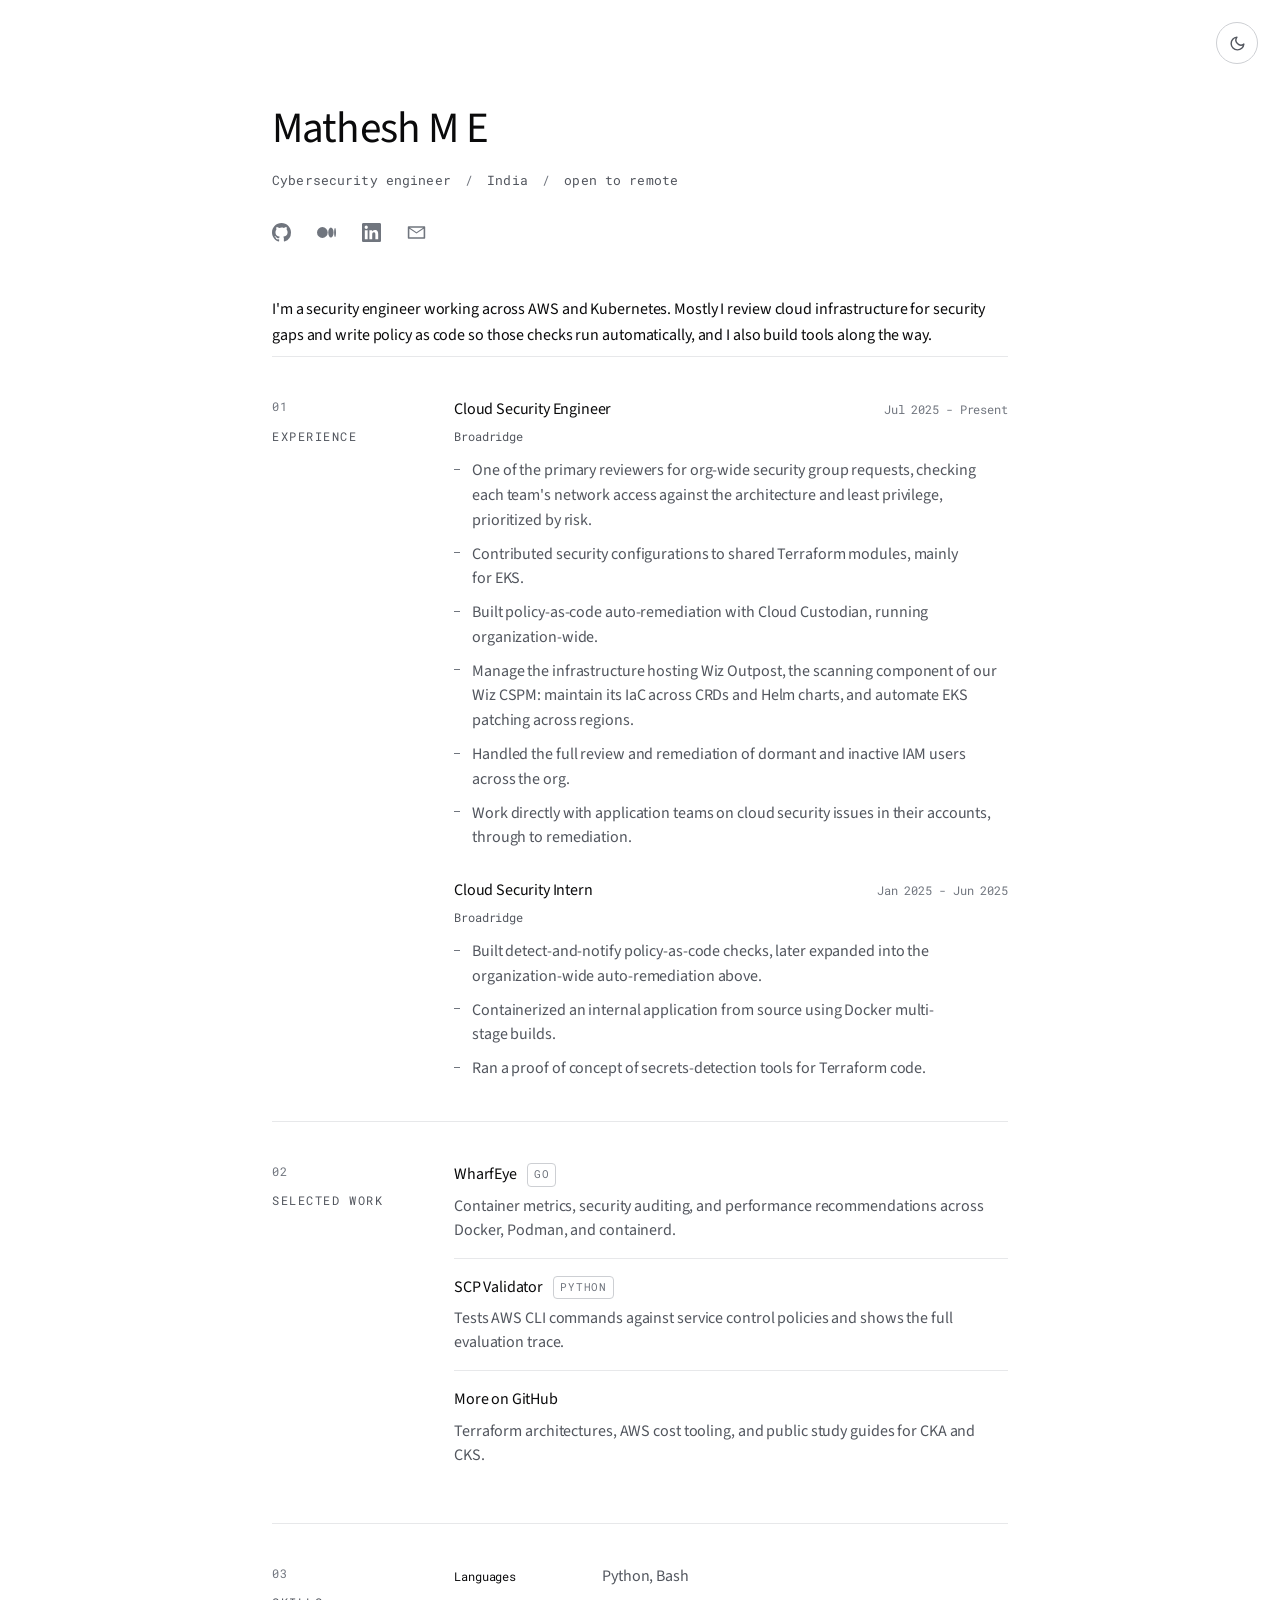
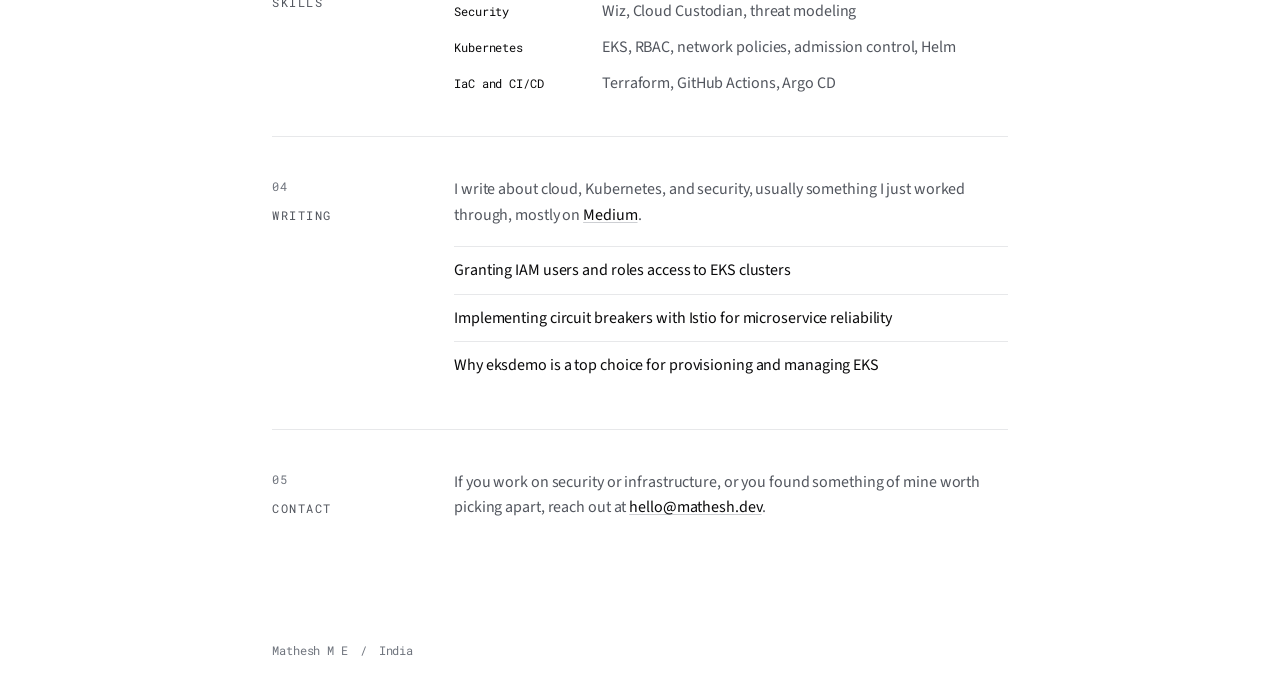
==== index.html @ f7a2bbac "Initial site" ====
<!doctype html>
<html lang="en">
<head>
  <meta charset="utf-8" />
  <meta name="viewport" content="width=device-width, initial-scale=1" />
  <title>Mathesh M E - Cybersecurity Engineer</title>
  <meta name="description" content="Cybersecurity engineer in India, working extensively on Kubernetes and cloud infrastructure." />
  <link rel="icon" href="data:image/svg+xml,<svg xmlns='http://www.w3.org/2000/svg' viewBox='0 0 100 100'><rect width='100' height='100' rx='20' fill='%230a0a0b'/><text x='50' y='72' font-size='64' font-family='monospace' font-weight='700' fill='white' text-anchor='middle'>M</text></svg>" />

  <meta property="og:type" content="website" />
  <meta property="og:title" content="Mathesh M E - Cybersecurity Engineer" />
  <meta property="og:description" content="Cybersecurity engineer in India, working extensively on Kubernetes and cloud infrastructure." />
  <meta property="og:url" content="https://mathesh.dev/" />
  <meta name="twitter:card" content="summary" />
  <link rel="preconnect" href="https://fonts.googleapis.com" />
  <link rel="preconnect" href="https://fonts.gstatic.com" crossorigin />
  <link rel="stylesheet" href="https://fonts.googleapis.com/css2?family=Source+Sans+3:wght@400&family=Roboto+Mono:wght@400&display=swap" />

  <script>
    (function () {
      try {
        var t = localStorage.getItem('theme');
        if (t) document.documentElement.setAttribute('data-theme', t);
      } catch (e) {}
    })();
  </script>
  <link rel="stylesheet" href="/style.css" />
</head>
<body>
  <button id="theme-toggle" type="button" aria-label="Toggle dark and light mode" title="Toggle theme">
    <svg class="icon-sun" viewBox="0 0 24 24" fill="none" stroke="currentColor" stroke-width="2" stroke-linecap="round" stroke-linejoin="round" aria-hidden="true"><circle cx="12" cy="12" r="4"/><path d="M12 2v2M12 20v2M4.93 4.93l1.41 1.41M17.66 17.66l1.41 1.41M2 12h2M20 12h2M6.34 17.66l-1.41 1.41M19.07 4.93l-1.41 1.41"/></svg>
    <svg class="icon-moon" viewBox="0 0 24 24" fill="none" stroke="currentColor" stroke-width="2" stroke-linecap="round" stroke-linejoin="round" aria-hidden="true"><path d="M21 12.79A9 9 0 1 1 11.21 3 7 7 0 0 0 21 12.79z"/></svg>
  </button>

  <main>
    <header class="intro">
      <h1>Mathesh M E</h1>
      <p class="meta">Cybersecurity engineer <span>/</span> India <span>/</span> open to remote</p>
      <nav class="social" aria-label="Profiles">
        <a href="https://github.com/mathesh-me" aria-label="GitHub">
          <svg viewBox="0 0 16 16" aria-hidden="true"><path d="M8 0C3.58 0 0 3.58 0 8c0 3.54 2.29 6.53 5.47 7.59.4.07.55-.17.55-.38 0-.19-.01-.82-.01-1.49-2.01.37-2.53-.49-2.69-.94-.09-.23-.48-.94-.82-1.13-.28-.15-.68-.52-.01-.53.63-.01 1.08.58 1.23.82.72 1.21 1.87.87 2.33.66.07-.52.28-.87.51-1.07-1.78-.2-3.64-.89-3.64-3.95 0-.87.31-1.59.82-2.15-.08-.2-.36-1.02.08-2.12 0 0 .67-.21 2.2.82a7.6 7.6 0 0 1 2-.27c.68 0 1.36.09 2 .27 1.53-1.04 2.2-.82 2.2-.82.44 1.1.16 1.92.08 2.12.51.56.82 1.27.82 2.15 0 3.07-1.87 3.75-3.65 3.95.29.25.54.73.54 1.48 0 1.07-.01 1.93-.01 2.2 0 .21.15.46.55.38A8.01 8.01 0 0 0 16 8c0-4.42-3.58-8-8-8z"/></svg>
        </a>
        <a href="https://medium.com/@mathesh-me" aria-label="Medium">
          <svg viewBox="0 0 24 24" aria-hidden="true"><path d="M13.54 12a6.8 6.8 0 0 1-6.77 6.82A6.8 6.8 0 0 1 0 12a6.8 6.8 0 0 1 6.77-6.82A6.8 6.8 0 0 1 13.54 12zM20.96 12c0 3.54-1.51 6.42-3.38 6.42-1.87 0-3.39-2.88-3.39-6.42s1.52-6.42 3.39-6.42 3.38 2.88 3.38 6.42M24 12c0 3.17-.53 5.75-1.19 5.75-.66 0-1.19-2.58-1.19-5.75s.53-5.75 1.19-5.75C23.47 6.25 24 8.83 24 12z"/></svg>
        </a>
        <a href="https://www.linkedin.com/in/mathesh-me" aria-label="LinkedIn">
          <svg viewBox="0 0 24 24" aria-hidden="true"><path d="M20.45 20.45h-3.56v-5.57c0-1.33-.03-3.04-1.85-3.04-1.85 0-2.14 1.45-2.14 2.94v5.67H9.35V9h3.41v1.56h.05c.48-.9 1.64-1.85 3.37-1.85 3.6 0 4.27 2.37 4.27 5.45v6.29zM5.34 7.43a2.06 2.06 0 1 1 0-4.13 2.06 2.06 0 0 1 0 4.13zM7.12 20.45H3.56V9h3.56v11.45zM22.22 0H1.77C.79 0 0 .77 0 1.72v20.56C0 23.23.79 24 1.77 24h20.45c.98 0 1.78-.77 1.78-1.72V1.72C24 .77 23.2 0 22.22 0z"/></svg>
        </a>
        <a href="mailto:hello@mathesh.dev" aria-label="Email">
          <svg viewBox="0 0 24 24" aria-hidden="true"><path d="M2 4h20a1 1 0 0 1 1 1v14a1 1 0 0 1-1 1H2a1 1 0 0 1-1-1V5a1 1 0 0 1 1-1zm1.6 2L12 11.6 20.4 6H3.6zM21 7.3l-9 6-9-6V18h18V7.3z"/></svg>
        </a>
      </nav>
    </header>

    <section class="lead">
      <p>
        I'm a security engineer working across AWS and Kubernetes. Mostly I review
        cloud infrastructure for security gaps and write policy as code so those
        checks run automatically, and I also build tools along the way.
      </p>
    </section>

    <section class="sec">
      <h2>Experience</h2>
      <div class="sec-body">
        <div class="exp">
          <div class="exp-item">
            <div class="exp-head">
              <span class="exp-title">Cloud Security Engineer</span>
              <span class="exp-date">Jul 2025 - Present</span>
            </div>
            <span class="exp-org">Broadridge</span>
            <ul>
              <li>One of the primary reviewers for org-wide security group requests, checking each team's network access against the architecture and least privilege, prioritized by risk.</li>
              <li>Contributed security configurations to shared Terraform modules, mainly for EKS.</li>
              <li>Built policy-as-code auto-remediation with Cloud Custodian, running organization-wide.</li>
              <li>Manage the infrastructure hosting Wiz Outpost, the scanning component of our Wiz CSPM: maintain its IaC across CRDs and Helm charts, and automate EKS patching across regions.</li>
              <li>Handled the full review and remediation of dormant and inactive IAM users across the org.</li>
              <li>Work directly with application teams on cloud security issues in their accounts, through to remediation.</li>
            </ul>
          </div>
          <div class="exp-item">
            <div class="exp-head">
              <span class="exp-title">Cloud Security Intern</span>
              <span class="exp-date">Jan 2025 - Jun 2025</span>
            </div>
            <span class="exp-org">Broadridge</span>
            <ul>
              <li>Built detect-and-notify policy-as-code checks, later expanded into the organization-wide auto-remediation above.</li>
              <li>Containerized an internal application from source using Docker multi-stage builds.</li>
              <li>Ran a proof of concept of secrets-detection tools for Terraform code.</li>
            </ul>
          </div>
        </div>
      </div>
    </section>

    <section class="sec">
      <h2>Selected work</h2>
      <div class="sec-body">
        <ul class="work">
          <li>
            <div class="work-head"><a class="work-name" href="/wharfeye/">WharfEye</a><span class="tag">Go</span></div>
            <p class="work-desc">Container metrics, security auditing, and performance recommendations across Docker, Podman, and containerd.</p>
          </li>
          <li>
            <div class="work-head"><a class="work-name" href="/scp-validator/">SCP Validator</a><span class="tag">Python</span></div>
            <p class="work-desc">Tests AWS CLI commands against service control policies and shows the full evaluation trace.</p>
          </li>
          <li>
            <div class="work-head"><a class="work-name" href="https://github.com/mathesh-me">More on GitHub</a></div>
            <p class="work-desc">Terraform architectures, AWS cost tooling, and public study guides for CKA and CKS.</p>
          </li>
        </ul>
      </div>
    </section>

    <section class="sec">
      <h2>Skills</h2>
      <div class="sec-body">
        <div class="skills">
            <div class="skill-row"><span class="skill-cat">Languages</span><span class="skill-list">Python, Bash</span></div>
          <div class="skill-row"><span class="skill-cat">Security</span><span class="skill-list">Wiz, Cloud Custodian, threat modeling</span></div>
          <div class="skill-row"><span class="skill-cat">Kubernetes</span><span class="skill-list">EKS, RBAC, network policies, admission control, Helm</span></div>
          <div class="skill-row"><span class="skill-cat">IaC and CI/CD</span><span class="skill-list">Terraform, GitHub Actions, Argo CD</span></div>
        </div>
      </div>
    </section>

    <section class="sec">
      <h2>Writing</h2>
      <div class="sec-body">
        <p class="sec-intro">
          I write about cloud, Kubernetes, and security, usually something I
          just worked through, mostly on
          <a href="https://medium.com/@mathesh-me">Medium</a>.
        </p>
        <ul class="writing">
          <li><a href="https://towardsaws.com/granting-iam-users-access-to-eks-clusters-a-step-by-step-guide-part-2-5c4d000bdc54">Granting IAM users and roles access to EKS clusters</a></li>
          <li><a href="https://medium.com/towards-aws/boosting-microservice-reliability-implementin-circuit-breakers-with-istio-026ebe39b273">Implementing circuit breakers with Istio for microservice reliability</a></li>
          <li><a href="https://medium.com/towards-aws/best-tool-for-provisioning-and-managing-eks-why-eksdemo-is-the-top-choice-for-eks-cluster-4a613bb5ffde">Why eksdemo is a top choice for provisioning and managing EKS</a></li>
        </ul>
      </div>
    </section>

    <section class="sec">
      <h2>Contact</h2>
      <div class="sec-body">
        <p>
          If you work on security or infrastructure, or you found something of mine
          worth picking apart, reach out at
          <a href="mailto:hello@mathesh.dev">hello@mathesh.dev</a>.
        </p>
      </div>
    </section>
  </main>

  <footer>
    <p>Mathesh M E <span>/</span> India</p>
  </footer>

  <script>
    (function () {
      var btn = document.getElementById('theme-toggle');
      function current() {
        var set = document.documentElement.getAttribute('data-theme');
        if (set) return set;
        return window.matchMedia('(prefers-color-scheme: dark)').matches ? 'dark' : 'light';
      }
      btn.addEventListener('click', function () {
        var next = current() === 'dark' ? 'light' : 'dark';
        document.documentElement.setAttribute('data-theme', next);
        try { localStorage.setItem('theme', next); } catch (e) {}
      });
    })();
  </script>
</body>
</html>
---- style.css ----
:root {
  --bg: #ffffff;
  --panel: #ffffff;
  --text: #0a0a0b;
  --muted: #52565e;
  --faint: #70757e;
  --line: #e7e8ea;
  --line-strong: #cdcfd3;
  --chip: #f4f4f5;
  --sans: "Source Sans 3", -apple-system, BlinkMacSystemFont, "Segoe UI", Roboto, Helvetica, Arial, sans-serif;
  --mono: "Roboto Mono", ui-monospace, "SF Mono", Menlo, Consolas, monospace;
  --r-card: 6px;
  --r-chip: 4px;
  --fs-body: 1rem;
  --fs-label: 0.75rem;
}

@media (prefers-color-scheme: dark) {
  :root {
    --bg: #09090a; --panel: #0f1012; --text: #f4f4f5; --muted: #a0a4ab;
    --faint: #868b94; --line: #1e1f23; --line-strong: #2c2e34; --chip: #141518;
  }
}
:root[data-theme="dark"] {
  --bg: #09090a; --panel: #0f1012; --text: #f4f4f5; --muted: #a0a4ab;
  --faint: #868b94; --line: #1e1f23; --line-strong: #2c2e34; --chip: #141518;
}
:root[data-theme="light"] {
  --bg: #ffffff; --panel: #ffffff; --text: #0a0a0b; --muted: #52565e;
  --faint: #70757e; --line: #e7e8ea; --line-strong: #cdcfd3; --chip: #f4f4f5;
}

* { box-sizing: border-box; }
html { -webkit-text-size-adjust: 100%; }

body {
  margin: 0; background: var(--bg); color: var(--text);
  font-family: var(--sans);
  font-size: clamp(16px, 1.3vw, 17px);
  line-height: 1.6; letter-spacing: -0.006em;
  -webkit-font-smoothing: antialiased; text-rendering: optimizeLegibility;
}

strong, b { font-weight: inherit; }

main { max-width: 800px; margin: 0 auto; padding: 104px 32px 56px; counter-reset: sec; }

a:focus-visible, button:focus-visible, .social a:focus-visible,
.copy-btn:focus-visible, #theme-toggle:focus-visible, .work-link:focus-visible {
  outline: 2px solid var(--text); outline-offset: 3px; border-radius: 2px;
}

#theme-toggle {
  position: fixed; top: 22px; right: 22px; width: 42px; height: 42px;
  display: inline-flex; align-items: center; justify-content: center;
  padding: 0; border: 1px solid var(--line-strong); border-radius: 50%;
  background: var(--bg); color: var(--muted); cursor: pointer;
  transition: color 0.15s ease, border-color 0.15s ease;
}
#theme-toggle:hover { color: var(--text); border-color: var(--text); }
#theme-toggle svg { width: 17px; height: 17px; }
.icon-sun { display: none; } .icon-moon { display: block; }
:root[data-theme="dark"] .icon-sun { display: block; }
:root[data-theme="dark"] .icon-moon { display: none; }
@media (prefers-color-scheme: dark) {
  :root:not([data-theme="light"]) .icon-sun { display: block; }
  :root:not([data-theme="light"]) .icon-moon { display: none; }
}

.intro { margin-bottom: 44px; }
h1 {
  font-size: clamp(2.1rem, 5vw, 2.7rem); font-weight: 400;
  line-height: 1.15; letter-spacing: -0.02em; text-wrap: balance; margin: 0 0 16px;
}
.meta { margin: 0 0 22px; color: var(--muted); font-family: var(--mono); font-size: 0.8rem; letter-spacing: 0.01em; }
.meta span { color: var(--faint); margin: 0 6px; }
.social { display: flex; gap: 4px; align-items: center; margin-left: -11px; }
.social a { display: inline-flex; padding: 11px; color: var(--faint); transition: color 0.15s ease; }
.social a:hover { color: var(--text); }
.social svg { width: 19px; height: 19px; fill: currentColor; }

.lead { margin: 0 0 8px; }
.lead p {
  margin: 0; font-size: var(--fs-body);
  line-height: 1.6; color: var(--text); text-wrap: pretty;
}

.sec {
  counter-increment: sec; display: grid; grid-template-columns: 150px 1fr;
  gap: 32px; align-items: start; padding: 40px 0; border-top: 1px solid var(--line); margin: 0;
}
.sec:first-of-type { margin-top: 40px; }
.sec h2 {
  margin: 0; font-family: var(--mono); font-size: var(--fs-label); font-weight: 400;
  text-transform: uppercase; letter-spacing: 0.13em; color: var(--muted);
  position: sticky; top: 28px;
}
.sec h2::before {
  content: counter(sec, decimal-leading-zero); display: block; margin-bottom: 10px;
  color: var(--faint); font-size: var(--fs-label); letter-spacing: 0.08em;
}
.sec-body { min-width: 0; }
.sec-body > p { margin: 0; color: var(--muted); font-size: var(--fs-body); text-wrap: pretty; }
.sec-intro { margin: 0 0 18px !important; }

a { color: var(--text); text-decoration: underline; text-decoration-thickness: 1px; text-underline-offset: 2px; text-decoration-color: var(--line-strong); transition: text-decoration-color 0.15s ease; }
a:hover { text-decoration-color: var(--text); }

.exp { display: flex; flex-direction: column; gap: 28px; }
.exp-head { display: flex; align-items: baseline; justify-content: space-between; gap: 12px; flex-wrap: wrap; }
.exp-title { font-weight: 400; font-size: 1rem; color: var(--text); letter-spacing: -0.01em; }
.exp-date { font-family: var(--mono); font-size: var(--fs-label); color: var(--faint); font-variant-numeric: tabular-nums; }
.exp-org { display: block; font-family: var(--mono); font-size: var(--fs-label); color: var(--muted); margin: 4px 0 12px; }
.exp-item ul { margin: 0; padding: 0; list-style: none; }
.exp-item li { position: relative; margin-bottom: 9px; padding-left: 18px; color: var(--muted); font-size: var(--fs-body); line-height: 1.55; text-wrap: pretty; }
.exp-item li:last-child { margin-bottom: 0; }
.exp-item li::before { content: ""; position: absolute; left: 0; top: 0.66em; width: 6px; height: 1px; background: var(--faint); }

.work { list-style: none; margin: 0; padding: 0; display: flex; flex-direction: column; }
.work li { border-top: 1px solid var(--line); padding: 16px 0; }
.work li:first-child { border-top: none; padding-top: 0; }
.work-head { display: flex; align-items: center; gap: 10px; }
.work-name { font-weight: 400; font-size: 1rem; color: var(--text); text-decoration: none; letter-spacing: -0.01em; }
.work-name:hover { text-decoration: underline; text-underline-offset: 3px; }
.work-desc { margin: 6px 0 0; color: var(--muted); font-size: var(--fs-body); line-height: 1.5; }
.tag { font-family: var(--mono); font-size: 0.68rem; font-weight: 400; text-transform: uppercase; letter-spacing: 0.08em; color: var(--faint); border: 1px solid var(--line-strong); border-radius: var(--r-chip); padding: 2px 6px; }

.skills { display: flex; flex-direction: column; gap: 10px; }
.skill-row { display: grid; grid-template-columns: 130px 1fr; gap: 18px; align-items: baseline; }
.skill-cat { font-family: var(--mono); font-size: var(--fs-label); font-weight: 400; color: var(--text); }
.skill-list { color: var(--muted); font-size: var(--fs-body); }

.writing { list-style: none; margin: 0; padding: 0; display: flex; flex-direction: column; }
.writing li { border-top: 1px solid var(--line); }
.writing li a { display: block; padding: 12px 0; color: var(--text); text-decoration: none; font-size: var(--fs-body); line-height: 1.4; }
.writing li a:hover { text-decoration: underline; text-underline-offset: 3px; }

footer { max-width: 800px; margin: 0 auto; padding: 24px 32px 40px; }
footer p { margin: 0; font-family: var(--mono); font-size: var(--fs-label); color: var(--faint); }
footer span { margin: 0 5px; }

.back { margin: 0 0 40px; font-family: var(--mono); font-size: var(--fs-label); }
.back a { color: var(--muted); text-decoration: none; }
.back a::before { content: "<- "; }
.back a:hover { color: var(--text); }
.doc-list { margin: 0; padding: 0; list-style: none; }
.doc-list li { position: relative; margin-bottom: 9px; padding-left: 18px; color: var(--muted); font-size: var(--fs-body); line-height: 1.55; }
.doc-list li::before { content: ""; position: absolute; left: 0; top: 0.66em; width: 6px; height: 1px; background: var(--faint); }
.doc-list strong { color: var(--text); font-weight: inherit; }

pre { position: relative; background: var(--chip); border: 1px solid var(--line); border-radius: var(--r-card); padding: 40px 16px 15px; overflow-x: auto; margin: 0 0 16px; }
pre::before {
  content: "bash"; position: absolute; top: 0; left: 0; right: 0; height: 33px;
  display: flex; align-items: center; padding-left: 14px;
  border-bottom: 1px solid var(--line); background: var(--bg);
  border-radius: var(--r-card) var(--r-card) 0 0;
  font-family: var(--mono); font-size: 0.62rem; letter-spacing: 0.12em; text-transform: uppercase; color: var(--faint);
}
.copy-btn {
  position: absolute; top: 6px; right: 8px; z-index: 1;
  font-family: var(--mono); font-size: 0.62rem; font-weight: 400; letter-spacing: 0.08em; text-transform: uppercase;
  color: var(--muted); background: var(--panel); border: 1px solid var(--line-strong);
  border-radius: var(--r-chip); padding: 4px 9px; cursor: pointer;
  transition: color 0.15s ease, border-color 0.15s ease;
}
.copy-btn:hover { color: var(--text); border-color: var(--text); }
pre code { font-family: var(--mono); font-size: 0.82rem; line-height: 1.65; color: var(--text); background: none; padding: 0; }
code { font-family: var(--mono); font-size: 0.85em; background: var(--chip); border: 1px solid var(--line); border-radius: var(--r-chip); padding: 1px 5px; }

body.doc h1 { font-size: clamp(2rem, 5vw, 2.6rem); }
.doc .intro { margin-bottom: 36px; }
.doc section { margin: 34px 0; }
.doc h2 { font-family: var(--mono); font-size: var(--fs-label); font-weight: 400; text-transform: uppercase; letter-spacing: 0.13em; color: var(--muted); margin: 0 0 16px; }

@media (max-width: 640px) {
  main { padding: 72px 20px 40px; }
  .sec { grid-template-columns: 1fr; gap: 14px; padding: 30px 0; }
  .sec h2 { position: static; }
  .sec h2::before { display: inline; margin: 0 8px 0 0; }
  .skill-row { grid-template-columns: 1fr; gap: 2px; }
  footer { padding: 24px 20px 36px; }
}
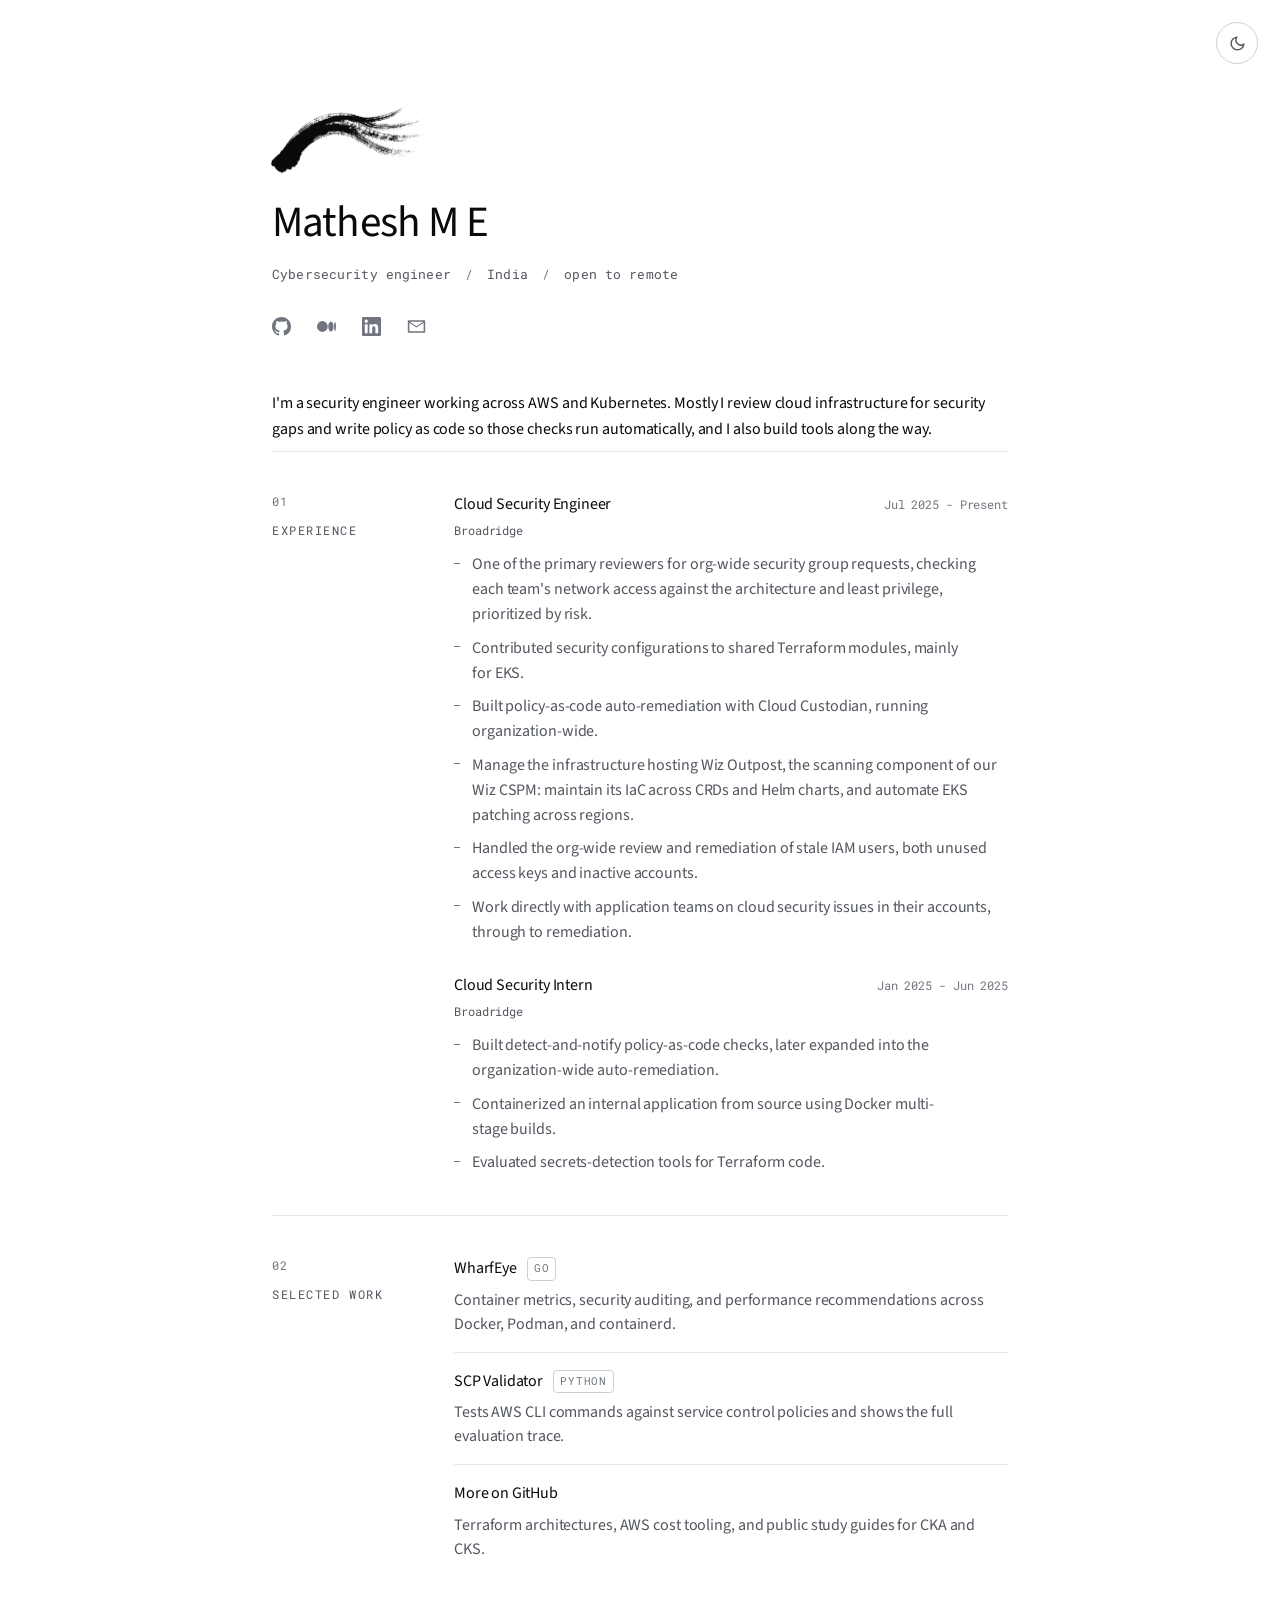
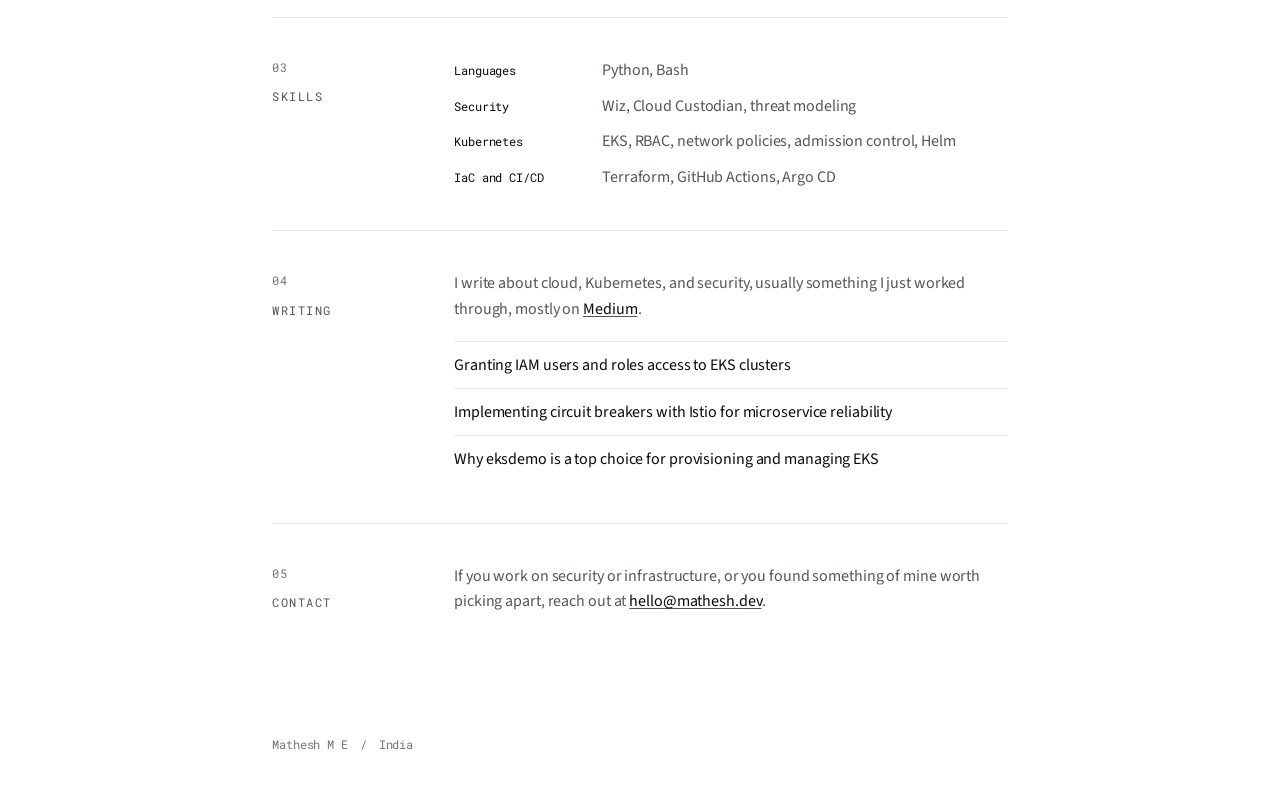
==== commit 5b59e3d8: "Add brush-mark logo, favicons, OG card, and SEO files; link contrast and copy fixes" ====
--- a/index.html
+++ b/index.html
@@ -5,13 +5,20 @@
   <meta name="viewport" content="width=device-width, initial-scale=1" />
   <title>Mathesh M E - Cybersecurity Engineer</title>
   <meta name="description" content="Cybersecurity engineer in India, working extensively on Kubernetes and cloud infrastructure." />
-  <link rel="icon" href="data:image/svg+xml,<svg xmlns='http://www.w3.org/2000/svg' viewBox='0 0 100 100'><rect width='100' height='100' rx='20' fill='%230a0a0b'/><text x='50' y='72' font-size='64' font-family='monospace' font-weight='700' fill='white' text-anchor='middle'>M</text></svg>" />
+  <link rel="canonical" href="https://mathesh.dev/" />
+  <link rel="icon" type="image/png" sizes="32x32" href="/favicon-32.png" />
+  <link rel="icon" type="image/png" sizes="16x16" href="/favicon-16.png" />
+  <link rel="apple-touch-icon" href="/apple-touch-icon.png" />
 
   <meta property="og:type" content="website" />
   <meta property="og:title" content="Mathesh M E - Cybersecurity Engineer" />
   <meta property="og:description" content="Cybersecurity engineer in India, working extensively on Kubernetes and cloud infrastructure." />
   <meta property="og:url" content="https://mathesh.dev/" />
-  <meta name="twitter:card" content="summary" />
+  <meta property="og:image" content="https://mathesh.dev/og.png" />
+  <meta property="og:image:width" content="1200" />
+  <meta property="og:image:height" content="630" />
+  <meta name="twitter:card" content="summary_large_image" />
+  <meta name="twitter:image" content="https://mathesh.dev/og.png" />
   <link rel="preconnect" href="https://fonts.googleapis.com" />
   <link rel="preconnect" href="https://fonts.gstatic.com" crossorigin />
   <link rel="stylesheet" href="https://fonts.googleapis.com/css2?family=Source+Sans+3:wght@400&family=Roboto+Mono:wght@400&display=swap" />
@@ -34,6 +41,7 @@
 
   <main>
     <header class="intro">
+      <img class="logo" src="/logo.png" width="640" height="281" alt="" />
       <h1>Mathesh M E</h1>
       <p class="meta">Cybersecurity engineer <span>/</span> India <span>/</span> open to remote</p>
       <nav class="social" aria-label="Profiles">
@@ -75,7 +83,7 @@
               <li>Contributed security configurations to shared Terraform modules, mainly for EKS.</li>
               <li>Built policy-as-code auto-remediation with Cloud Custodian, running organization-wide.</li>
               <li>Manage the infrastructure hosting Wiz Outpost, the scanning component of our Wiz CSPM: maintain its IaC across CRDs and Helm charts, and automate EKS patching across regions.</li>
-              <li>Handled the full review and remediation of dormant and inactive IAM users across the org.</li>
+              <li>Handled the org-wide review and remediation of stale IAM users, both unused access keys and inactive accounts.</li>
               <li>Work directly with application teams on cloud security issues in their accounts, through to remediation.</li>
             </ul>
           </div>
@@ -86,9 +94,9 @@
             </div>
             <span class="exp-org">Broadridge</span>
             <ul>
-              <li>Built detect-and-notify policy-as-code checks, later expanded into the organization-wide auto-remediation above.</li>
+              <li>Built detect-and-notify policy-as-code checks, later expanded into the organization-wide auto-remediation.</li>
               <li>Containerized an internal application from source using Docker multi-stage builds.</li>
-              <li>Ran a proof of concept of secrets-detection tools for Terraform code.</li>
+              <li>Evaluated secrets-detection tools for Terraform code.</li>
             </ul>
           </div>
         </div>
--- a/style.css
+++ b/style.css
@@ -68,6 +68,11 @@
 }
 
 .intro { margin-bottom: 44px; }
+.logo { width: 160px; height: auto; display: block; margin: 0 0 24px -4px; }
+:root[data-theme="dark"] .logo { filter: invert(1); }
+@media (prefers-color-scheme: dark) {
+  :root:not([data-theme="light"]) .logo { filter: invert(1); }
+}
 h1 {
   font-size: clamp(2.1rem, 5vw, 2.7rem); font-weight: 400;
   line-height: 1.15; letter-spacing: -0.02em; text-wrap: balance; margin: 0 0 16px;
@@ -103,7 +108,7 @@
 .sec-body > p { margin: 0; color: var(--muted); font-size: var(--fs-body); text-wrap: pretty; }
 .sec-intro { margin: 0 0 18px !important; }
 
-a { color: var(--text); text-decoration: underline; text-decoration-thickness: 1px; text-underline-offset: 2px; text-decoration-color: var(--line-strong); transition: text-decoration-color 0.15s ease; }
+a { color: var(--text); text-decoration: underline; text-decoration-thickness: 1px; text-underline-offset: 2px; text-decoration-color: var(--muted); transition: text-decoration-color 0.15s ease; }
 a:hover { text-decoration-color: var(--text); }
 
 .exp { display: flex; flex-direction: column; gap: 28px; }
@@ -172,6 +177,10 @@
 .doc section { margin: 34px 0; }
 .doc h2 { font-family: var(--mono); font-size: var(--fs-label); font-weight: 400; text-transform: uppercase; letter-spacing: 0.13em; color: var(--muted); margin: 0 0 16px; }
 
+@media (prefers-reduced-motion: reduce) {
+  * { transition-duration: 0.01ms !important; animation-duration: 0.01ms !important; animation-iteration-count: 1 !important; scroll-behavior: auto !important; }
+}
+
 @media (max-width: 640px) {
   main { padding: 72px 20px 40px; }
   .sec { grid-template-columns: 1fr; gap: 14px; padding: 30px 0; }
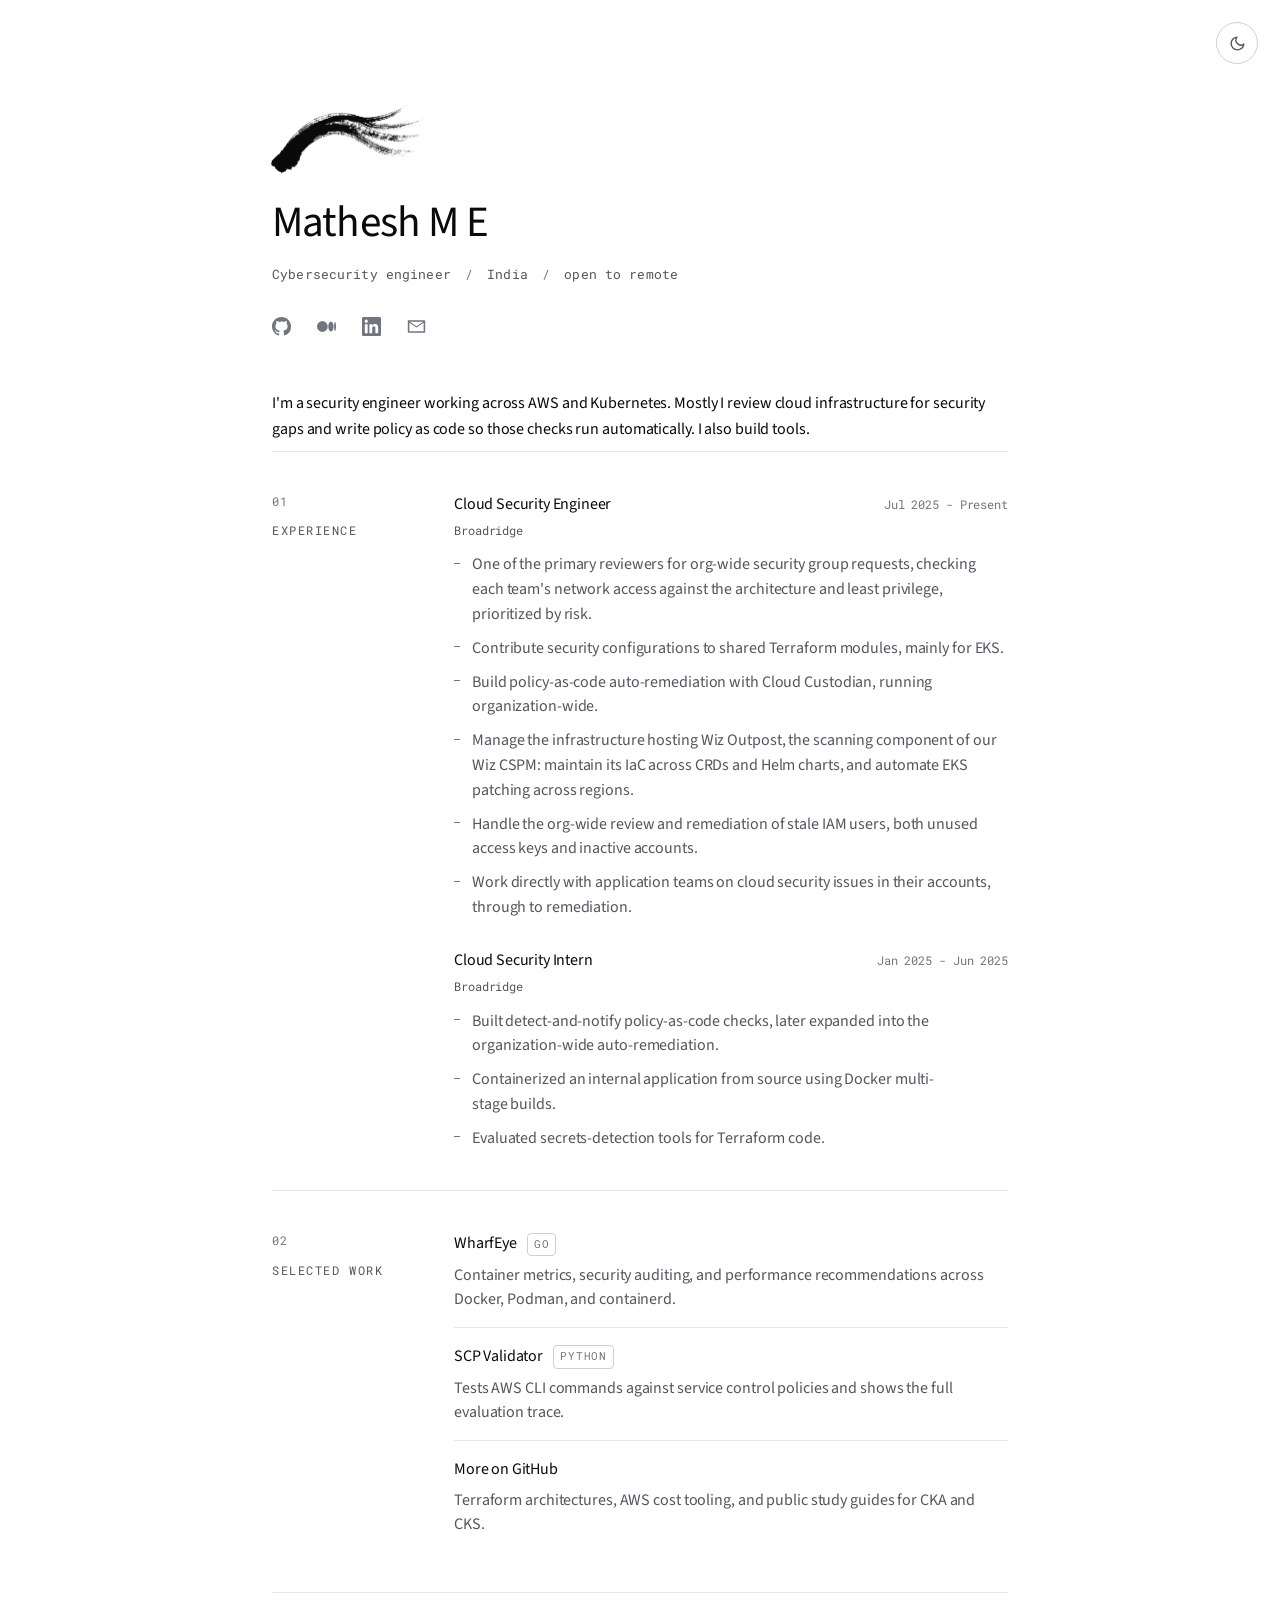
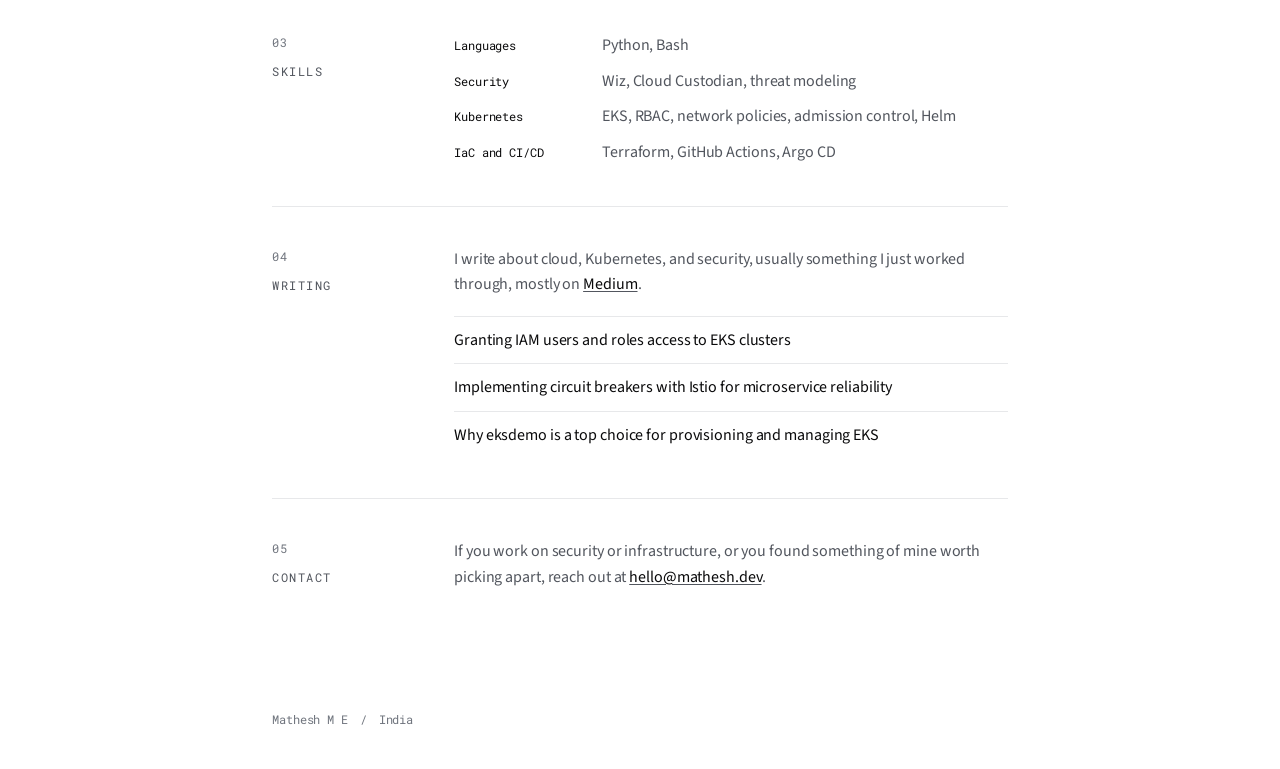
==== commit c5351cc9: "Present tense for current role, tighten lead, remove logo from tool pages" ====
--- a/index.html
+++ b/index.html
@@ -64,7 +64,7 @@
       <p>
         I'm a security engineer working across AWS and Kubernetes. Mostly I review
         cloud infrastructure for security gaps and write policy as code so those
-        checks run automatically, and I also build tools along the way.
+        checks run automatically. I also build tools.
       </p>
     </section>
 
@@ -80,10 +80,10 @@
             <span class="exp-org">Broadridge</span>
             <ul>
               <li>One of the primary reviewers for org-wide security group requests, checking each team's network access against the architecture and least privilege, prioritized by risk.</li>
-              <li>Contributed security configurations to shared Terraform modules, mainly for EKS.</li>
-              <li>Built policy-as-code auto-remediation with Cloud Custodian, running organization-wide.</li>
+              <li>Contribute security configurations to shared Terraform modules, mainly for EKS.</li>
+              <li>Build policy-as-code auto-remediation with Cloud Custodian, running organization-wide.</li>
               <li>Manage the infrastructure hosting Wiz Outpost, the scanning component of our Wiz CSPM: maintain its IaC across CRDs and Helm charts, and automate EKS patching across regions.</li>
-              <li>Handled the org-wide review and remediation of stale IAM users, both unused access keys and inactive accounts.</li>
+              <li>Handle the org-wide review and remediation of stale IAM users, both unused access keys and inactive accounts.</li>
               <li>Work directly with application teams on cloud security issues in their accounts, through to remediation.</li>
             </ul>
           </div>
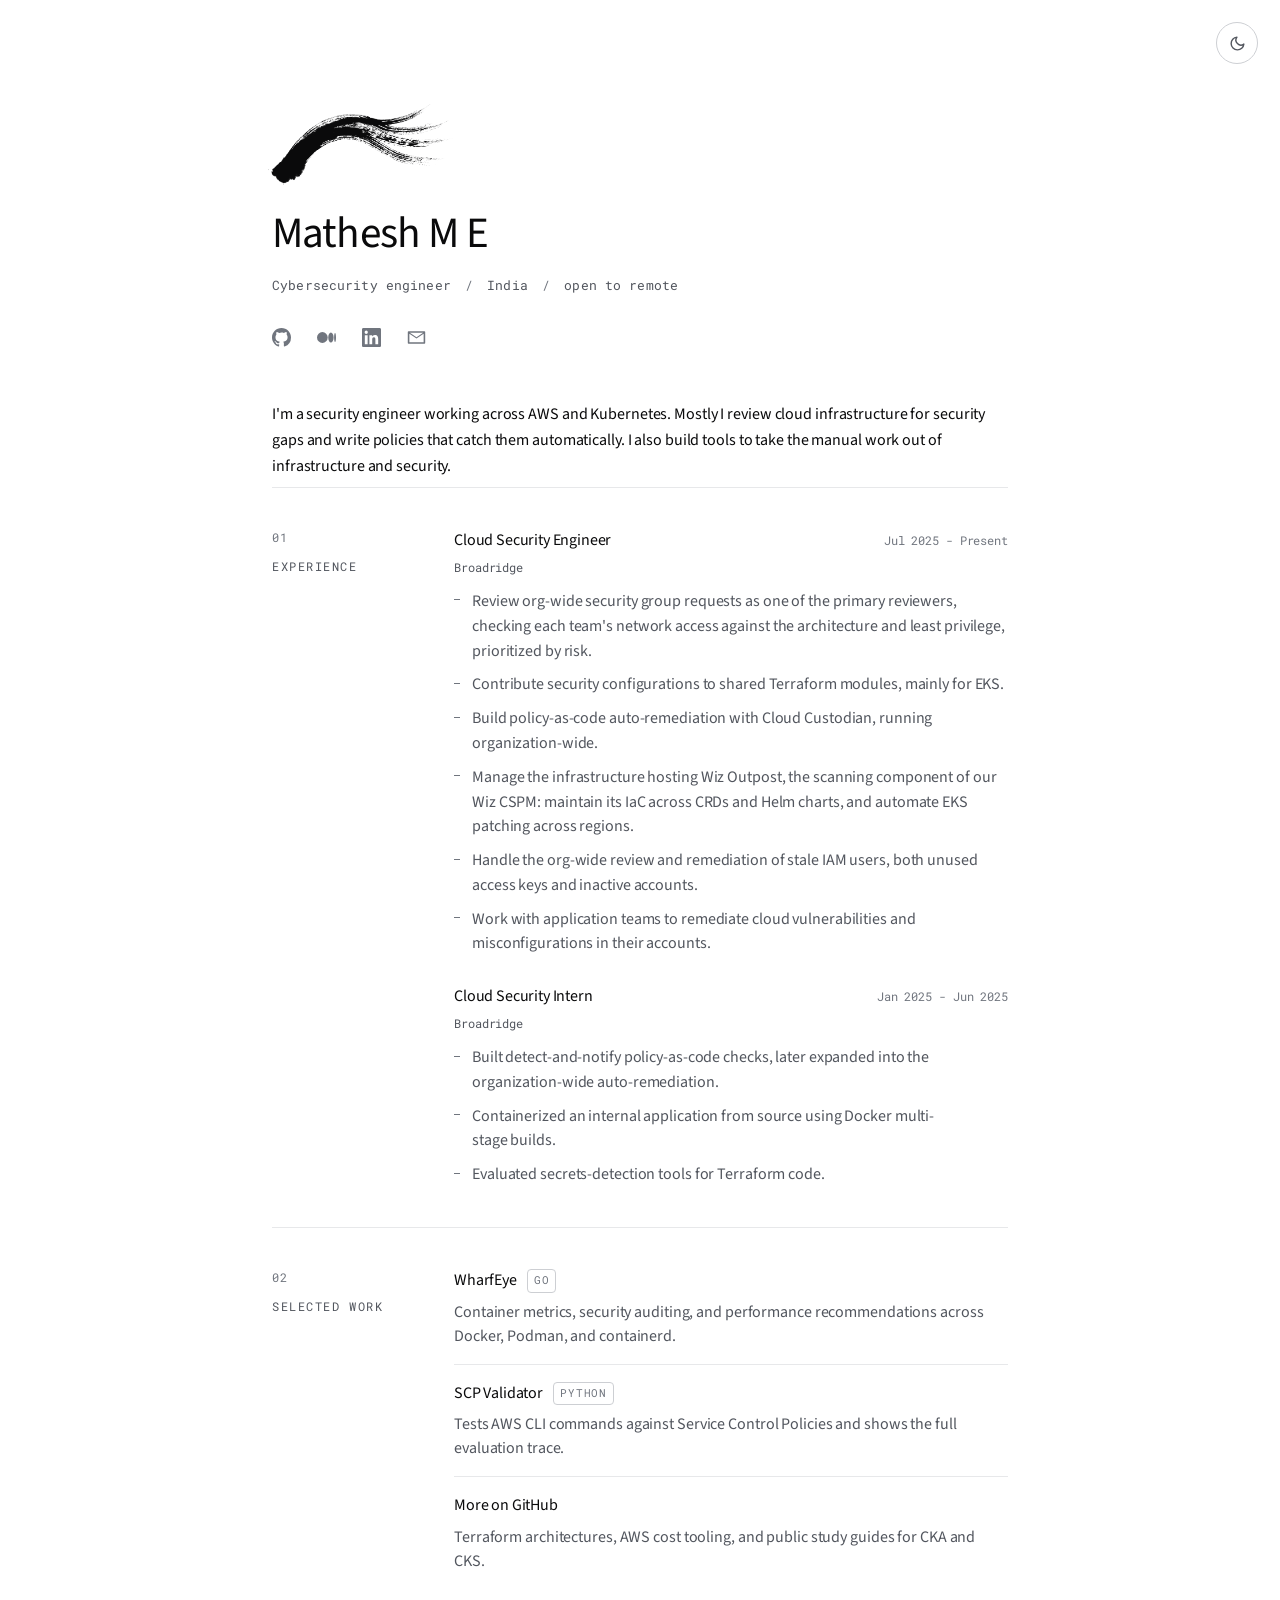
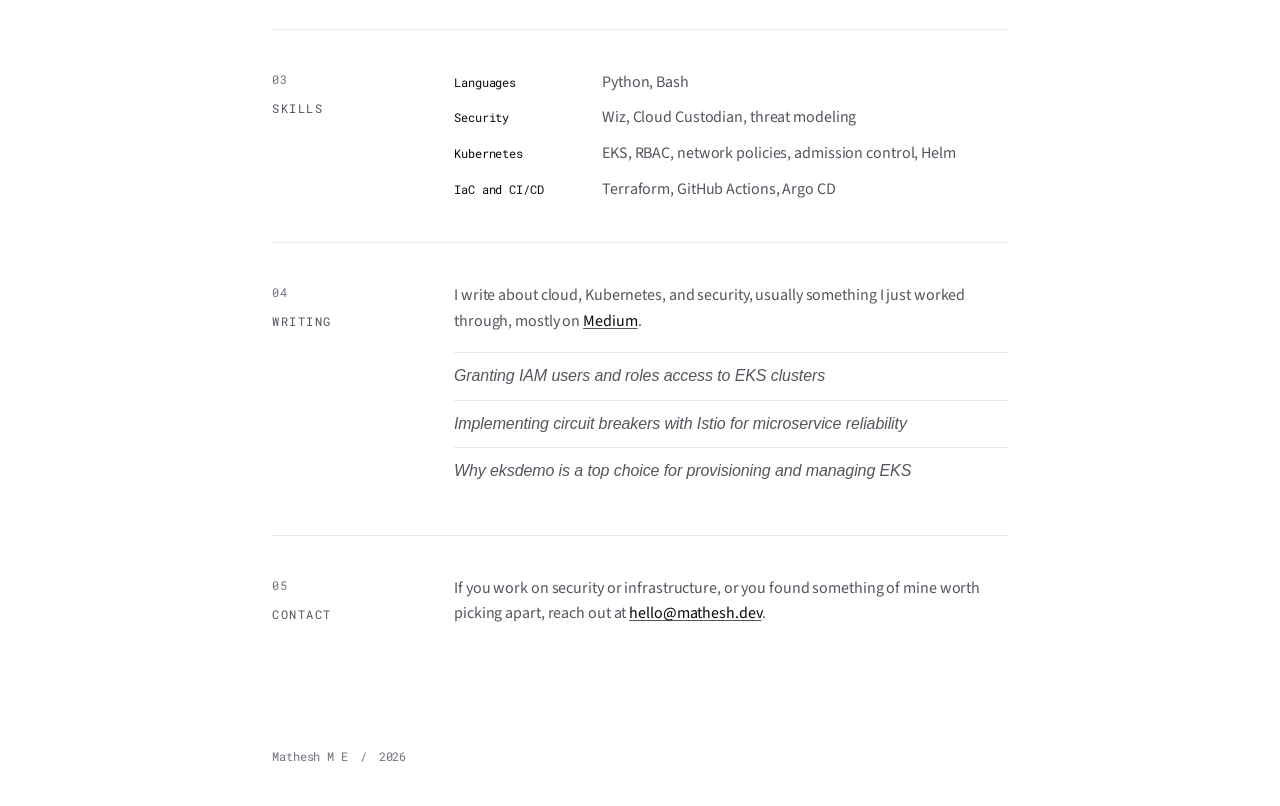
==== commit 077e59cc: "Refine lead and experience copy, italic writing list, footer year, logo size, SCP casing" ====
--- a/index.html
+++ b/index.html
@@ -63,8 +63,9 @@
     <section class="lead">
       <p>
         I'm a security engineer working across AWS and Kubernetes. Mostly I review
-        cloud infrastructure for security gaps and write policy as code so those
-        checks run automatically. I also build tools.
+        cloud infrastructure for security gaps and write policies that catch them
+        automatically. I also build tools to take the manual work out
+        of infrastructure and security.
       </p>
     </section>
 
@@ -79,12 +80,12 @@
             </div>
             <span class="exp-org">Broadridge</span>
             <ul>
-              <li>One of the primary reviewers for org-wide security group requests, checking each team's network access against the architecture and least privilege, prioritized by risk.</li>
+              <li>Review org-wide security group requests as one of the primary reviewers, checking each team's network access against the architecture and least privilege, prioritized by risk.</li>
               <li>Contribute security configurations to shared Terraform modules, mainly for EKS.</li>
               <li>Build policy-as-code auto-remediation with Cloud Custodian, running organization-wide.</li>
               <li>Manage the infrastructure hosting Wiz Outpost, the scanning component of our Wiz CSPM: maintain its IaC across CRDs and Helm charts, and automate EKS patching across regions.</li>
               <li>Handle the org-wide review and remediation of stale IAM users, both unused access keys and inactive accounts.</li>
-              <li>Work directly with application teams on cloud security issues in their accounts, through to remediation.</li>
+              <li>Work with application teams to remediate cloud vulnerabilities and misconfigurations in their accounts.</li>
             </ul>
           </div>
           <div class="exp-item">
@@ -113,7 +114,7 @@
           </li>
           <li>
             <div class="work-head"><a class="work-name" href="/scp-validator/">SCP Validator</a><span class="tag">Python</span></div>
-            <p class="work-desc">Tests AWS CLI commands against service control policies and shows the full evaluation trace.</p>
+            <p class="work-desc">Tests AWS CLI commands against Service Control Policies and shows the full evaluation trace.</p>
           </li>
           <li>
             <div class="work-head"><a class="work-name" href="https://github.com/mathesh-me">More on GitHub</a></div>
@@ -127,7 +128,7 @@
       <h2>Skills</h2>
       <div class="sec-body">
         <div class="skills">
-            <div class="skill-row"><span class="skill-cat">Languages</span><span class="skill-list">Python, Bash</span></div>
+          <div class="skill-row"><span class="skill-cat">Languages</span><span class="skill-list">Python, Bash</span></div>
           <div class="skill-row"><span class="skill-cat">Security</span><span class="skill-list">Wiz, Cloud Custodian, threat modeling</span></div>
           <div class="skill-row"><span class="skill-cat">Kubernetes</span><span class="skill-list">EKS, RBAC, network policies, admission control, Helm</span></div>
           <div class="skill-row"><span class="skill-cat">IaC and CI/CD</span><span class="skill-list">Terraform, GitHub Actions, Argo CD</span></div>
@@ -164,7 +165,7 @@
   </main>
 
   <footer>
-    <p>Mathesh M E <span>/</span> India</p>
+    <p>Mathesh M E <span>/</span> <time id="year">2026</time></p>
   </footer>
 
   <script>
@@ -181,6 +182,7 @@
         try { localStorage.setItem('theme', next); } catch (e) {}
       });
     })();
+    (function () { var y = document.getElementById('year'); if (y) y.textContent = new Date().getFullYear(); })();
   </script>
 </body>
 </html>
--- a/style.css
+++ b/style.css
@@ -46,7 +46,7 @@
 main { max-width: 800px; margin: 0 auto; padding: 104px 32px 56px; counter-reset: sec; }
 
 a:focus-visible, button:focus-visible, .social a:focus-visible,
-.copy-btn:focus-visible, #theme-toggle:focus-visible, .work-link:focus-visible {
+.copy-btn:focus-visible, #theme-toggle:focus-visible {
   outline: 2px solid var(--text); outline-offset: 3px; border-radius: 2px;
 }
 
@@ -68,7 +68,7 @@
 }
 
 .intro { margin-bottom: 44px; }
-.logo { width: 160px; height: auto; display: block; margin: 0 0 24px -4px; }
+.logo { width: 185px; height: auto; display: block; margin: 0 0 24px -4px; }
 :root[data-theme="dark"] .logo { filter: invert(1); }
 @media (prefers-color-scheme: dark) {
   :root:not([data-theme="light"]) .logo { filter: invert(1); }
@@ -137,7 +137,7 @@
 
 .writing { list-style: none; margin: 0; padding: 0; display: flex; flex-direction: column; }
 .writing li { border-top: 1px solid var(--line); }
-.writing li a { display: block; padding: 12px 0; color: var(--text); text-decoration: none; font-size: var(--fs-body); line-height: 1.4; }
+.writing li a { display: block; padding: 12px 0; color: var(--muted); font-style: italic; text-decoration: none; font-size: var(--fs-body); line-height: 1.4; }
 .writing li a:hover { text-decoration: underline; text-underline-offset: 3px; }
 
 footer { max-width: 800px; margin: 0 auto; padding: 24px 32px 40px; }
